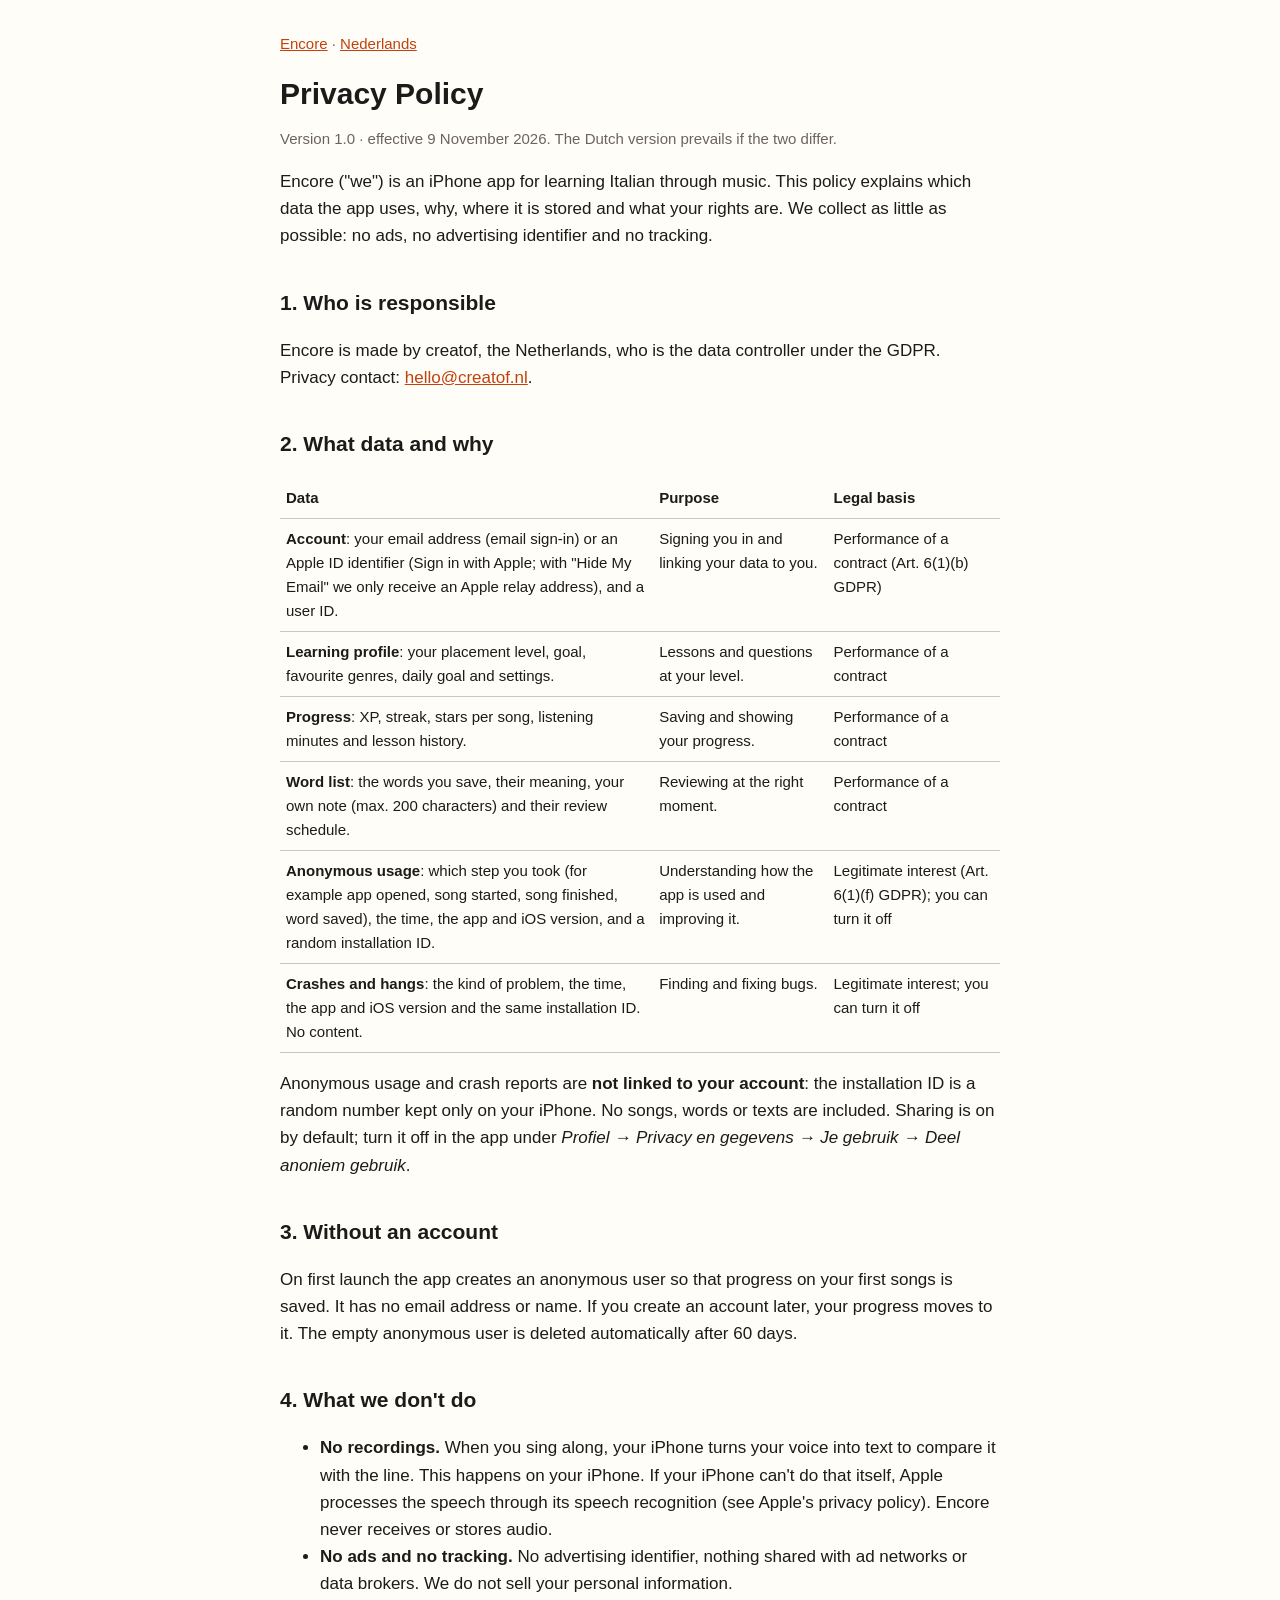
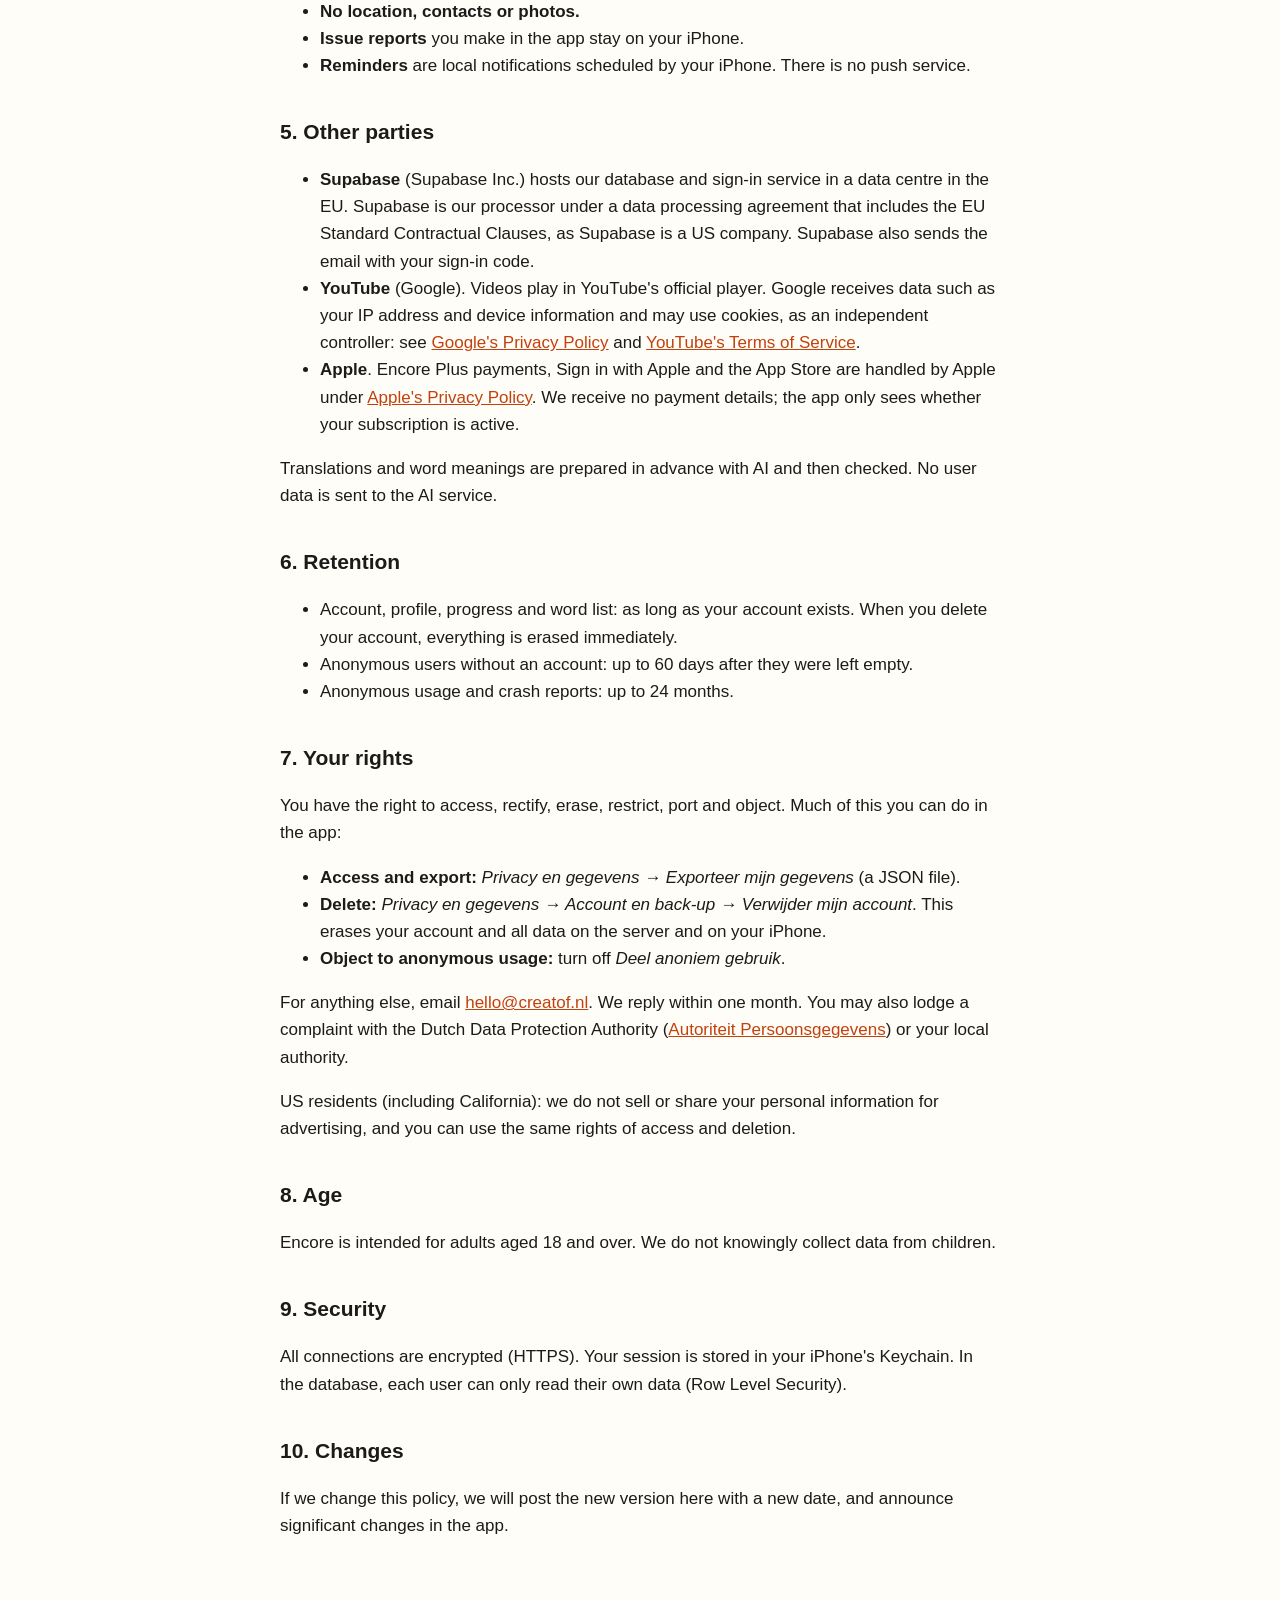
==== privacy-en.html @ 52a5f52d "Add files via upload" ====
<!doctype html>
<html lang="en">
<head>
<meta charset="utf-8"><meta name="viewport" content="width=device-width, initial-scale=1">
<title>Encore Privacy Policy</title><link rel="stylesheet" href="style.css">
</head>
<body><main>
<nav><a href="index.html">Encore</a> · <a href="privacy.html">Nederlands</a></nav>
<h1>Privacy Policy</h1>
<p class="meta">Version 1.0 · effective 9 November 2026. The Dutch version prevails if the two differ.</p>

<p>Encore ("we") is an iPhone app for learning Italian through music. This policy explains which data the app uses, why, where it is stored and what your rights are. We collect as little as possible: no ads, no advertising identifier and no tracking.</p>

<h2>1. Who is responsible</h2>
<p>Encore is made by creatof, the Netherlands, who is the data controller under the GDPR. Privacy contact: <a href="mailto:hello@creatof.nl">hello@creatof.nl</a>.</p>

<h2>2. What data and why</h2>
<table>
<tr><th>Data</th><th>Purpose</th><th>Legal basis</th></tr>
<tr><td><strong>Account</strong>: your email address (email sign-in) or an Apple ID identifier (Sign in with Apple; with "Hide My Email" we only receive an Apple relay address), and a user ID.</td><td>Signing you in and linking your data to you.</td><td>Performance of a contract (Art. 6(1)(b) GDPR)</td></tr>
<tr><td><strong>Learning profile</strong>: your placement level, goal, favourite genres, daily goal and settings.</td><td>Lessons and questions at your level.</td><td>Performance of a contract</td></tr>
<tr><td><strong>Progress</strong>: XP, streak, stars per song, listening minutes and lesson history.</td><td>Saving and showing your progress.</td><td>Performance of a contract</td></tr>
<tr><td><strong>Word list</strong>: the words you save, their meaning, your own note (max. 200 characters) and their review schedule.</td><td>Reviewing at the right moment.</td><td>Performance of a contract</td></tr>
<tr><td><strong>Anonymous usage</strong>: which step you took (for example app opened, song started, song finished, word saved), the time, the app and iOS version, and a random installation ID.</td><td>Understanding how the app is used and improving it.</td><td>Legitimate interest (Art. 6(1)(f) GDPR); you can turn it off</td></tr>
<tr><td><strong>Crashes and hangs</strong>: the kind of problem, the time, the app and iOS version and the same installation ID. No content.</td><td>Finding and fixing bugs.</td><td>Legitimate interest; you can turn it off</td></tr>
</table>
<p>Anonymous usage and crash reports are <strong>not linked to your account</strong>: the installation ID is a random number kept only on your iPhone. No songs, words or texts are included. Sharing is on by default; turn it off in the app under <em>Profiel → Privacy en gegevens → Je gebruik → Deel anoniem gebruik</em>.</p>

<h2>3. Without an account</h2>
<p>On first launch the app creates an anonymous user so that progress on your first songs is saved. It has no email address or name. If you create an account later, your progress moves to it. The empty anonymous user is deleted automatically after 60 days.</p>

<h2>4. What we don't do</h2>
<ul>
<li><strong>No recordings.</strong> When you sing along, your iPhone turns your voice into text to compare it with the line. This happens on your iPhone. If your iPhone can't do that itself, Apple processes the speech through its speech recognition (see Apple's privacy policy). Encore never receives or stores audio.</li>
<li><strong>No ads and no tracking.</strong> No advertising identifier, nothing shared with ad networks or data brokers. We do not sell your personal information.</li>
<li><strong>No location, contacts or photos.</strong></li>
<li><strong>Issue reports</strong> you make in the app stay on your iPhone.</li>
<li><strong>Reminders</strong> are local notifications scheduled by your iPhone. There is no push service.</li>
</ul>

<h2>5. Other parties</h2>
<ul>
<li><strong>Supabase</strong> (Supabase Inc.) hosts our database and sign-in service in a data centre in the EU. Supabase is our processor under a data processing agreement that includes the EU Standard Contractual Clauses, as Supabase is a US company. Supabase also sends the email with your sign-in code.</li>
<li><strong>YouTube</strong> (Google). Videos play in YouTube's official player. Google receives data such as your IP address and device information and may use cookies, as an independent controller: see <a href="https://policies.google.com/privacy">Google's Privacy Policy</a> and <a href="https://www.youtube.com/t/terms">YouTube's Terms of Service</a>.</li>
<li><strong>Apple</strong>. Encore Plus payments, Sign in with Apple and the App Store are handled by Apple under <a href="https://www.apple.com/legal/privacy/">Apple's Privacy Policy</a>. We receive no payment details; the app only sees whether your subscription is active.</li>
</ul>
<p>Translations and word meanings are prepared in advance with AI and then checked. No user data is sent to the AI service.</p>

<h2>6. Retention</h2>
<ul>
<li>Account, profile, progress and word list: as long as your account exists. When you delete your account, everything is erased immediately.</li>
<li>Anonymous users without an account: up to 60 days after they were left empty.</li>
<li>Anonymous usage and crash reports: up to 24 months.</li>
</ul>

<h2>7. Your rights</h2>
<p>You have the right to access, rectify, erase, restrict, port and object. Much of this you can do in the app:</p>
<ul>
<li><strong>Access and export:</strong> <em>Privacy en gegevens → Exporteer mijn gegevens</em> (a JSON file).</li>
<li><strong>Delete:</strong> <em>Privacy en gegevens → Account en back-up → Verwijder mijn account</em>. This erases your account and all data on the server and on your iPhone.</li>
<li><strong>Object to anonymous usage:</strong> turn off <em>Deel anoniem gebruik</em>.</li>
</ul>
<p>For anything else, email <a href="mailto:hello@creatof.nl">hello@creatof.nl</a>. We reply within one month. You may also lodge a complaint with the Dutch Data Protection Authority (<a href="https://autoriteitpersoonsgegevens.nl/en">Autoriteit Persoonsgegevens</a>) or your local authority.</p>
<p>US residents (including California): we do not sell or share your personal information for advertising, and you can use the same rights of access and deletion.</p>

<h2>8. Age</h2>
<p>Encore is intended for adults aged 18 and over. We do not knowingly collect data from children.</p>

<h2>9. Security</h2>
<p>All connections are encrypted (HTTPS). Your session is stored in your iPhone's Keychain. In the database, each user can only read their own data (Row Level Security).</p>

<h2>10. Changes</h2>
<p>If we change this policy, we will post the new version here with a new date, and announce significant changes in the app.</p>
</main></body>
</html>
---- style.css ----
:root { --bg: #fffdf8; --text: #1d1b19; --muted: #6b645c; --accent: #c2410c; }
@media (prefers-color-scheme: dark) { :root { --bg: #151311; --text: #f3efe9; --muted: #a8a097; --accent: #fb923c; } }
body { background: var(--bg); color: var(--text); font: 17px/1.6 -apple-system, BlinkMacSystemFont, "Segoe UI", sans-serif; margin: 0; }
main { max-width: 720px; margin: 0 auto; padding: 32px 16px 64px; }
h1 { font-size: 30px; line-height: 1.2; margin-bottom: 4px; }
h2 { font-size: 21px; margin-top: 36px; }
a { color: var(--accent); }
.meta, nav { color: var(--muted); font-size: 15px; }
table { border-collapse: collapse; width: 100%; font-size: 15px; }
th, td { text-align: left; vertical-align: top; padding: 8px 6px; border-bottom: 1px solid color-mix(in srgb, var(--muted) 35%, transparent); }
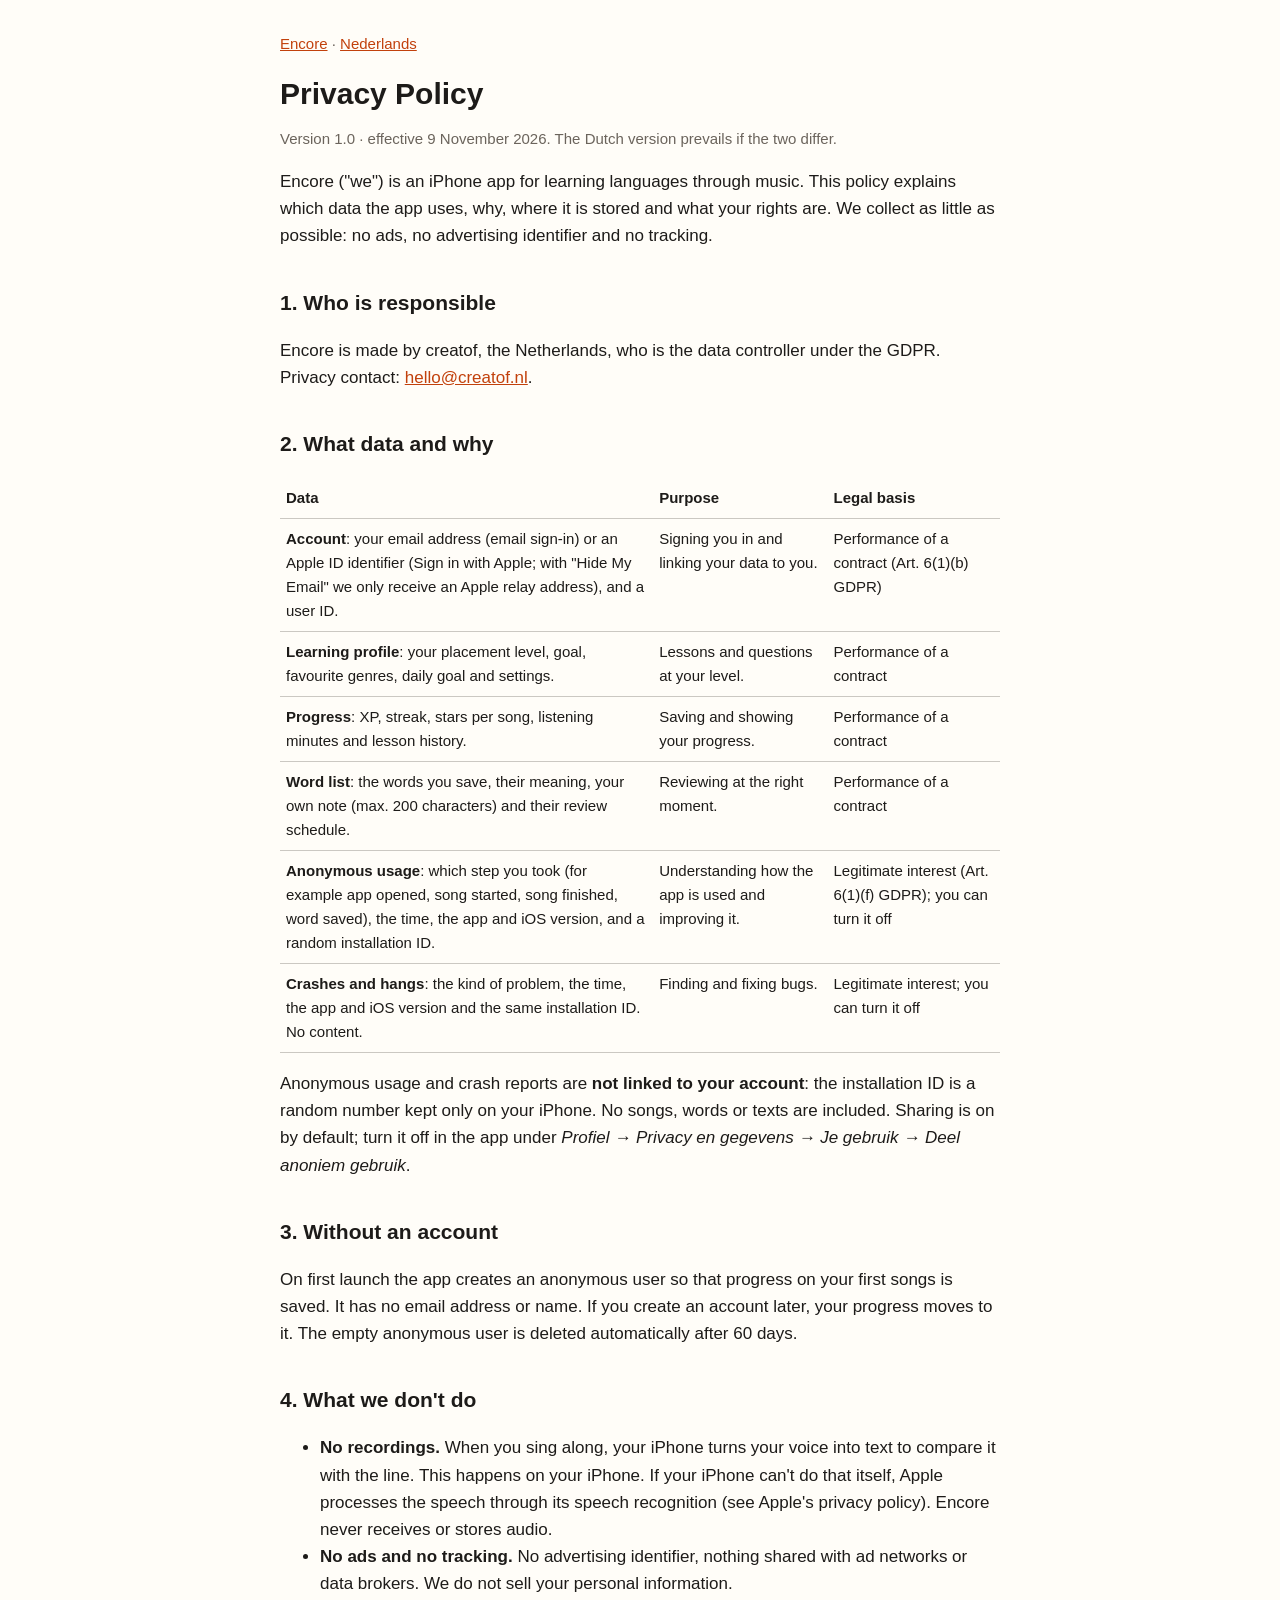
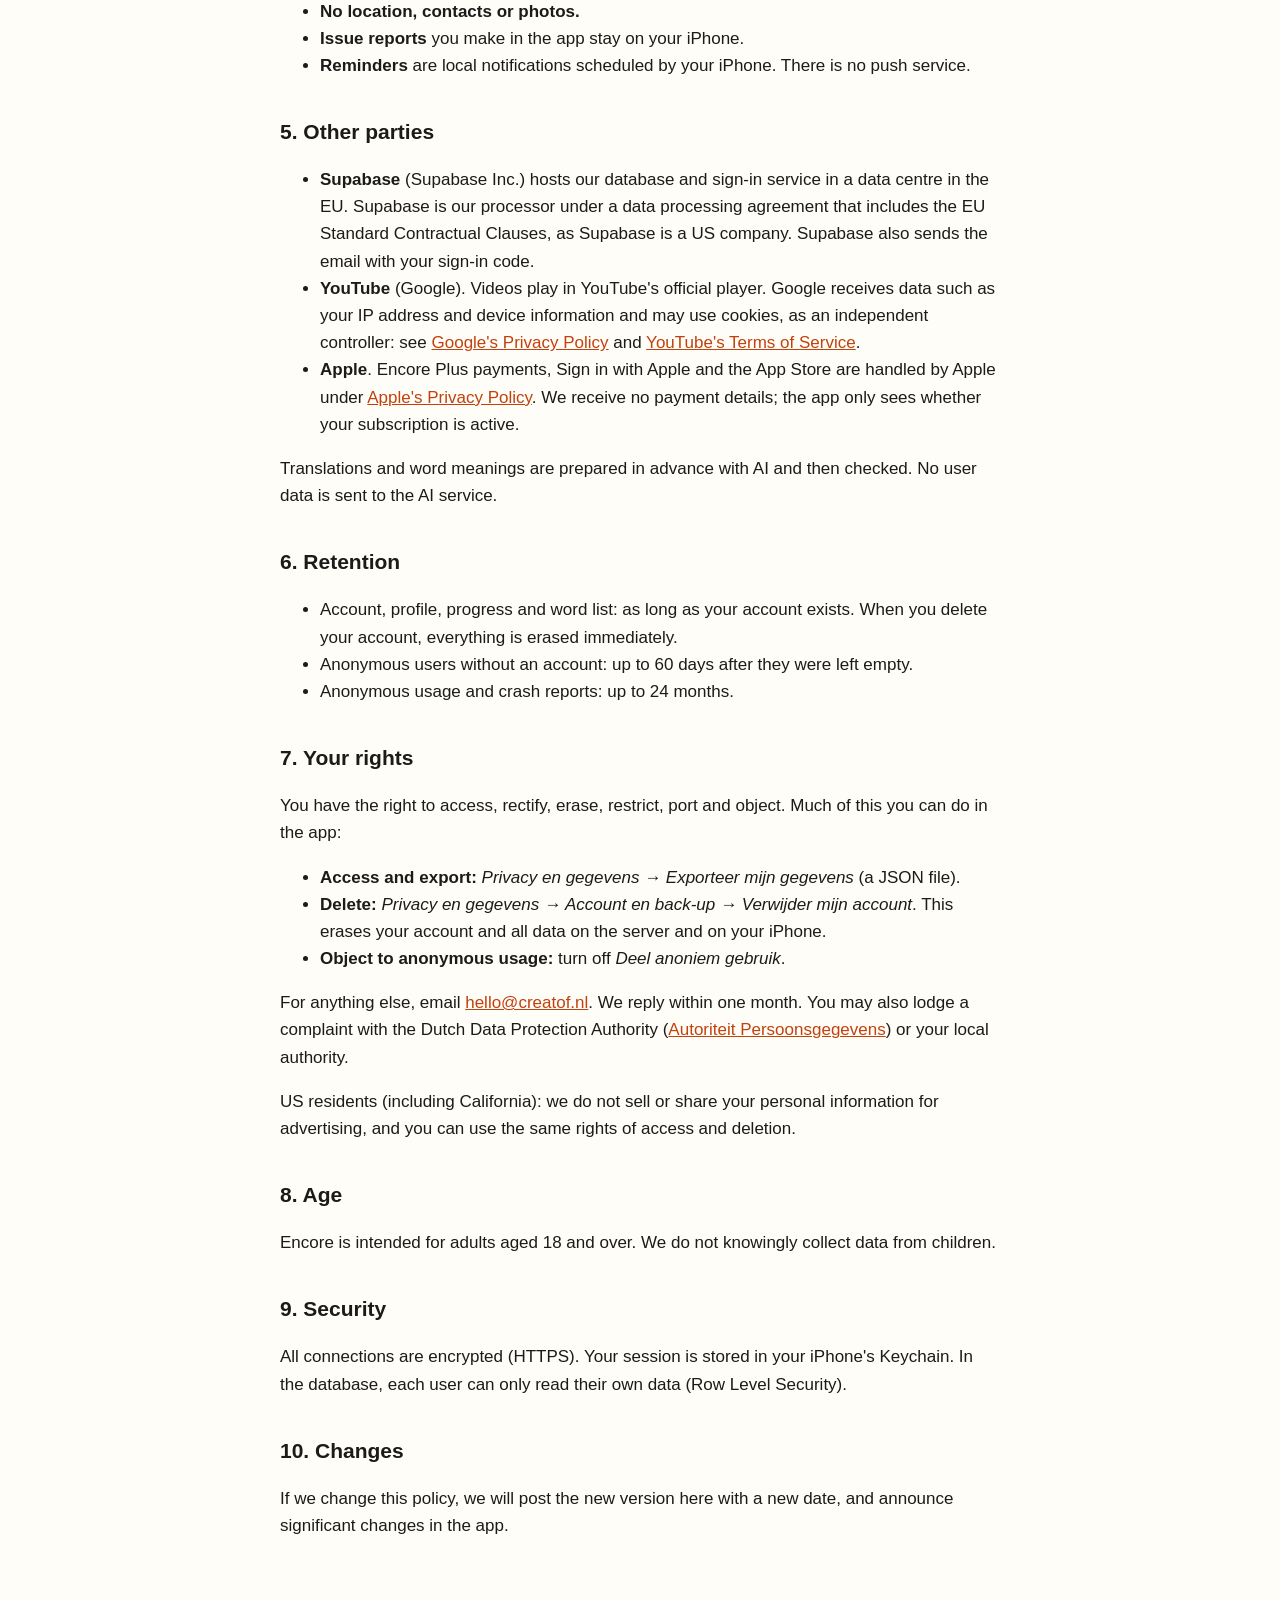
==== commit 1f10d336: "Add files via upload" ====
--- a/privacy-en.html
+++ b/privacy-en.html
@@ -9,7 +9,7 @@
 <h1>Privacy Policy</h1>
 <p class="meta">Version 1.0 · effective 9 November 2026. The Dutch version prevails if the two differ.</p>
 
-<p>Encore ("we") is an iPhone app for learning Italian through music. This policy explains which data the app uses, why, where it is stored and what your rights are. We collect as little as possible: no ads, no advertising identifier and no tracking.</p>
+<p>Encore ("we") is an iPhone app for learning languages through music. This policy explains which data the app uses, why, where it is stored and what your rights are. We collect as little as possible: no ads, no advertising identifier and no tracking.</p>
 
 <h2>1. Who is responsible</h2>
 <p>Encore is made by creatof, the Netherlands, who is the data controller under the GDPR. Privacy contact: <a href="mailto:hello@creatof.nl">hello@creatof.nl</a>.</p>
